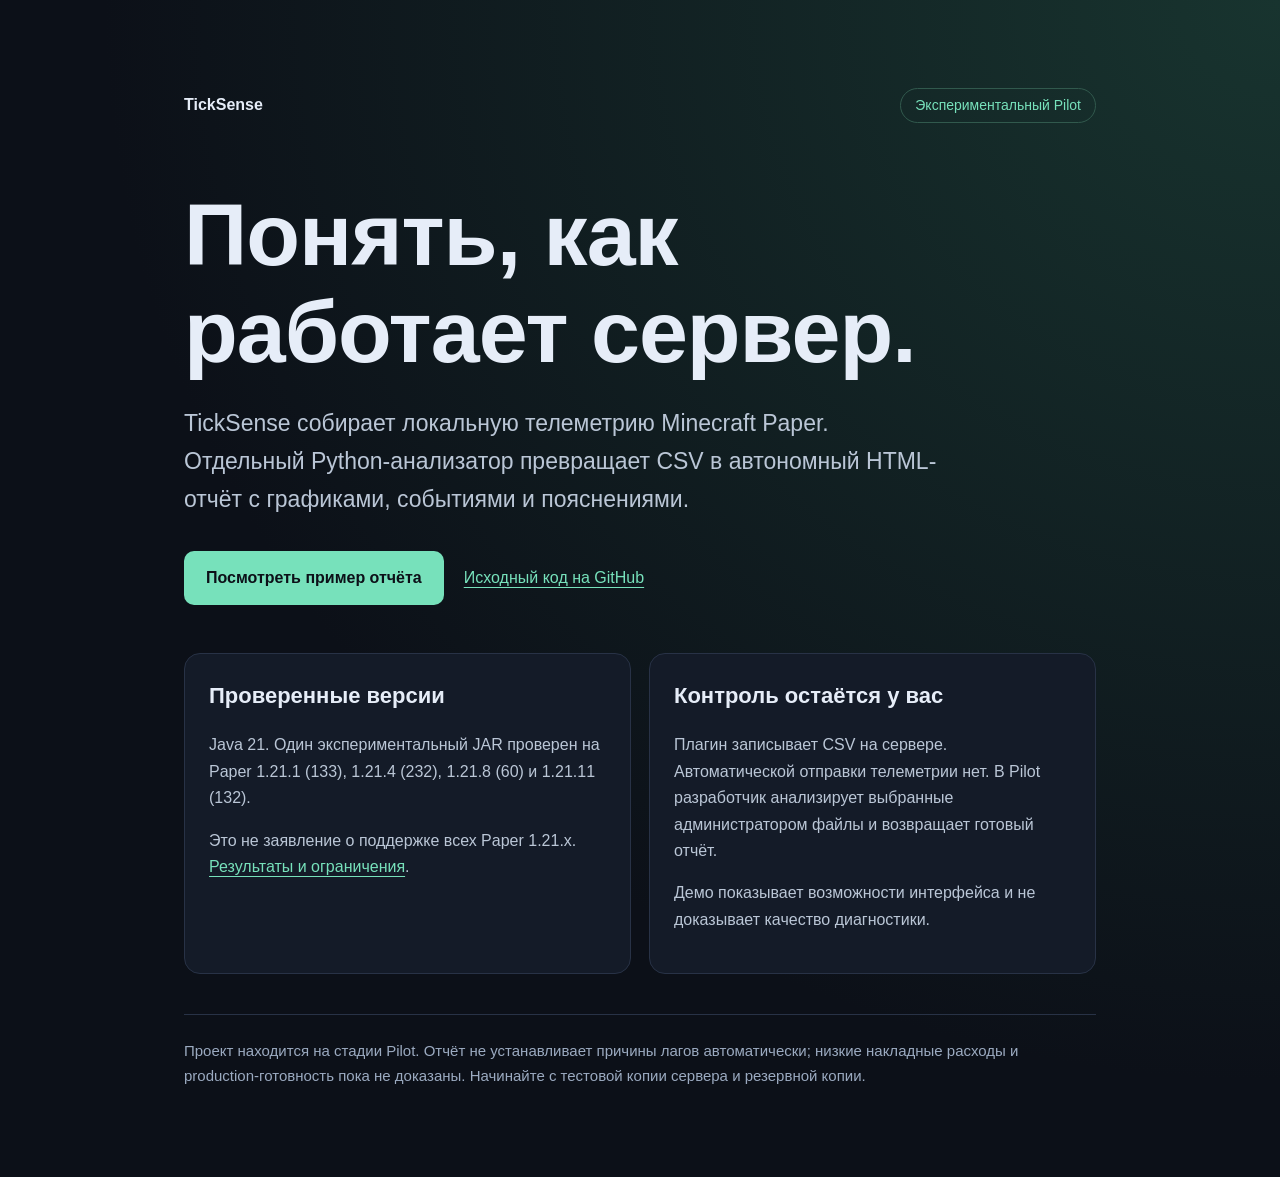
==== site/index.html @ 04bc3d1b "chore: clean repository hygiene and retain compatibility checks" ====
<!doctype html>
<html lang="ru">
<head>
  <meta charset="utf-8">
  <meta name="viewport" content="width=device-width, initial-scale=1">
  <meta name="description" content="TickSense — локальная телеметрия Paper и понятные отчёты о производительности Minecraft-сервера.">
  <title>TickSense — экспериментальный Pilot</title>
  <style>
    :root{color-scheme:dark;font-family:Inter,"Segoe UI",Arial,sans-serif;background:#0c1018;color:#e6edf8}
    *{box-sizing:border-box}body{margin:0;min-height:100vh;background:radial-gradient(ellipse at top right,#18342f,transparent 65%);line-height:1.65}
    main{max-width:960px;margin:auto;padding:clamp(28px,7vw,88px) 24px}header{display:flex;justify-content:space-between;gap:16px;align-items:center}
    a{color:#77e1bb;text-underline-offset:4px}a:focus-visible{outline:3px solid #77e1bb;outline-offset:5px}
    .badge{border:1px solid #31594d;color:#77e1bb;border-radius:99px;padding:5px 14px;font-size:14px}
    h1{font-size:clamp(46px,10vw,88px);line-height:1.1;margin:64px 0 24px;letter-spacing:-1px}h2{font-size:22px;margin-top:0}
    .intro{font-size:clamp(18px,3vw,23px);max-width:760px;color:#bac6d6}.actions{display:flex;gap:20px;align-items:center;flex-wrap:wrap;margin:32px 0 48px}
    .button{background:#77e1bb;color:#0c1018;font-weight:600;text-decoration:none;padding:14px 22px;border-radius:10px}.button:hover{background:#a1efcf}
    .grid{display:grid;grid-template-columns:repeat(2,minmax(0,1fr));gap:18px}.card{background:#141b28;border:1px solid #283246;border-radius:16px;padding:24px}
    .card p{color:#bac6d6}footer{color:#9baac0;border-top:1px solid #283246;margin-top:40px;padding-top:24px;font-size:15px}
    @media(max-width:600px){.grid{grid-template-columns:1fr}h1{margin-top:44px}header{flex-wrap:wrap}}
  </style>
</head>
<body><main>
  <header><strong>TickSense</strong><span class="badge">Экспериментальный Pilot</span></header>
  <h1>Понять, как<br>работает сервер.</h1>
  <p class="intro">TickSense собирает локальную телеметрию Minecraft Paper. Отдельный Python-анализатор превращает CSV в автономный HTML-отчёт с графиками, событиями и пояснениями.</p>
  <div class="actions"><a class="button" href="pilot-dragon.html">Посмотреть пример отчёта</a><a href="https://github.com/fungluck/TickSense">Исходный код на GitHub</a></div>
  <div class="grid">
    <section class="card"><h2>Проверенные версии</h2><p>Java 21. Один экспериментальный JAR проверен на Paper 1.21.1 (133), 1.21.4 (232), 1.21.8 (60) и 1.21.11 (132).</p><p>Это не заявление о поддержке всех Paper 1.21.x. <a href="https://github.com/fungluck/TickSense/blob/main/docs/validation-summary.md">Результаты и ограничения</a>.</p></section>
    <section class="card"><h2>Контроль остаётся у вас</h2><p>Плагин записывает CSV на сервере. Автоматической отправки телеметрии нет. В Pilot разработчик анализирует выбранные администратором файлы и возвращает готовый отчёт.</p><p>Демо показывает возможности интерфейса и не доказывает качество диагностики.</p></section>
  </div>
  <footer>Проект находится на стадии Pilot. Отчёт не устанавливает причины лагов автоматически; низкие накладные расходы и production-готовность пока не доказаны. Начинайте с тестовой копии сервера и резервной копии.</footer>
</main></body></html>
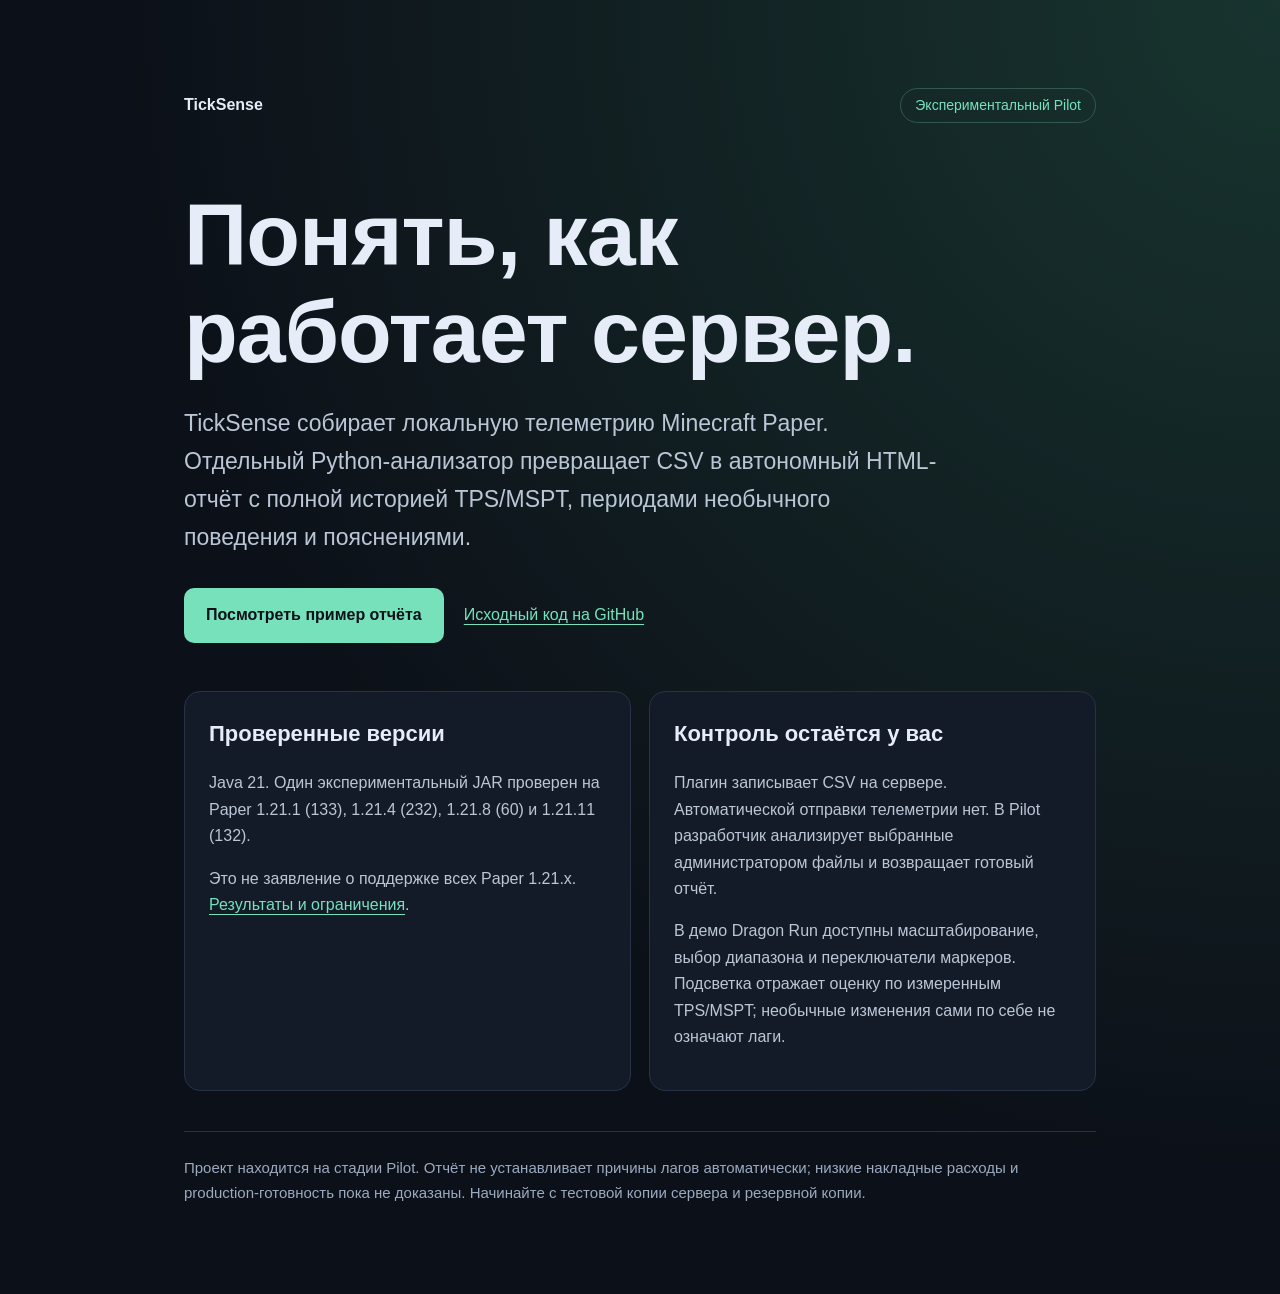
==== commit 2e2eb5b0: "docs(pages): regenerate Dragon Run demo with current Dashboard" ====
--- a/site/index.html
+++ b/site/index.html
@@ -22,11 +22,11 @@
 <body><main>
   <header><strong>TickSense</strong><span class="badge">Экспериментальный Pilot</span></header>
   <h1>Понять, как<br>работает сервер.</h1>
-  <p class="intro">TickSense собирает локальную телеметрию Minecraft Paper. Отдельный Python-анализатор превращает CSV в автономный HTML-отчёт с графиками, событиями и пояснениями.</p>
+  <p class="intro">TickSense собирает локальную телеметрию Minecraft Paper. Отдельный Python-анализатор превращает CSV в автономный HTML-отчёт с полной историей TPS/MSPT, периодами необычного поведения и пояснениями.</p>
   <div class="actions"><a class="button" href="pilot-dragon.html">Посмотреть пример отчёта</a><a href="https://github.com/fungluck/TickSense">Исходный код на GitHub</a></div>
   <div class="grid">
     <section class="card"><h2>Проверенные версии</h2><p>Java 21. Один экспериментальный JAR проверен на Paper 1.21.1 (133), 1.21.4 (232), 1.21.8 (60) и 1.21.11 (132).</p><p>Это не заявление о поддержке всех Paper 1.21.x. <a href="https://github.com/fungluck/TickSense/blob/main/docs/validation-summary.md">Результаты и ограничения</a>.</p></section>
-    <section class="card"><h2>Контроль остаётся у вас</h2><p>Плагин записывает CSV на сервере. Автоматической отправки телеметрии нет. В Pilot разработчик анализирует выбранные администратором файлы и возвращает готовый отчёт.</p><p>Демо показывает возможности интерфейса и не доказывает качество диагностики.</p></section>
+    <section class="card"><h2>Контроль остаётся у вас</h2><p>Плагин записывает CSV на сервере. Автоматической отправки телеметрии нет. В Pilot разработчик анализирует выбранные администратором файлы и возвращает готовый отчёт.</p><p>В демо Dragon Run доступны масштабирование, выбор диапазона и переключатели маркеров. Подсветка отражает оценку по измеренным TPS/MSPT; необычные изменения сами по себе не означают лаги.</p></section>
   </div>
   <footer>Проект находится на стадии Pilot. Отчёт не устанавливает причины лагов автоматически; низкие накладные расходы и production-готовность пока не доказаны. Начинайте с тестовой копии сервера и резервной копии.</footer>
 </main></body></html>
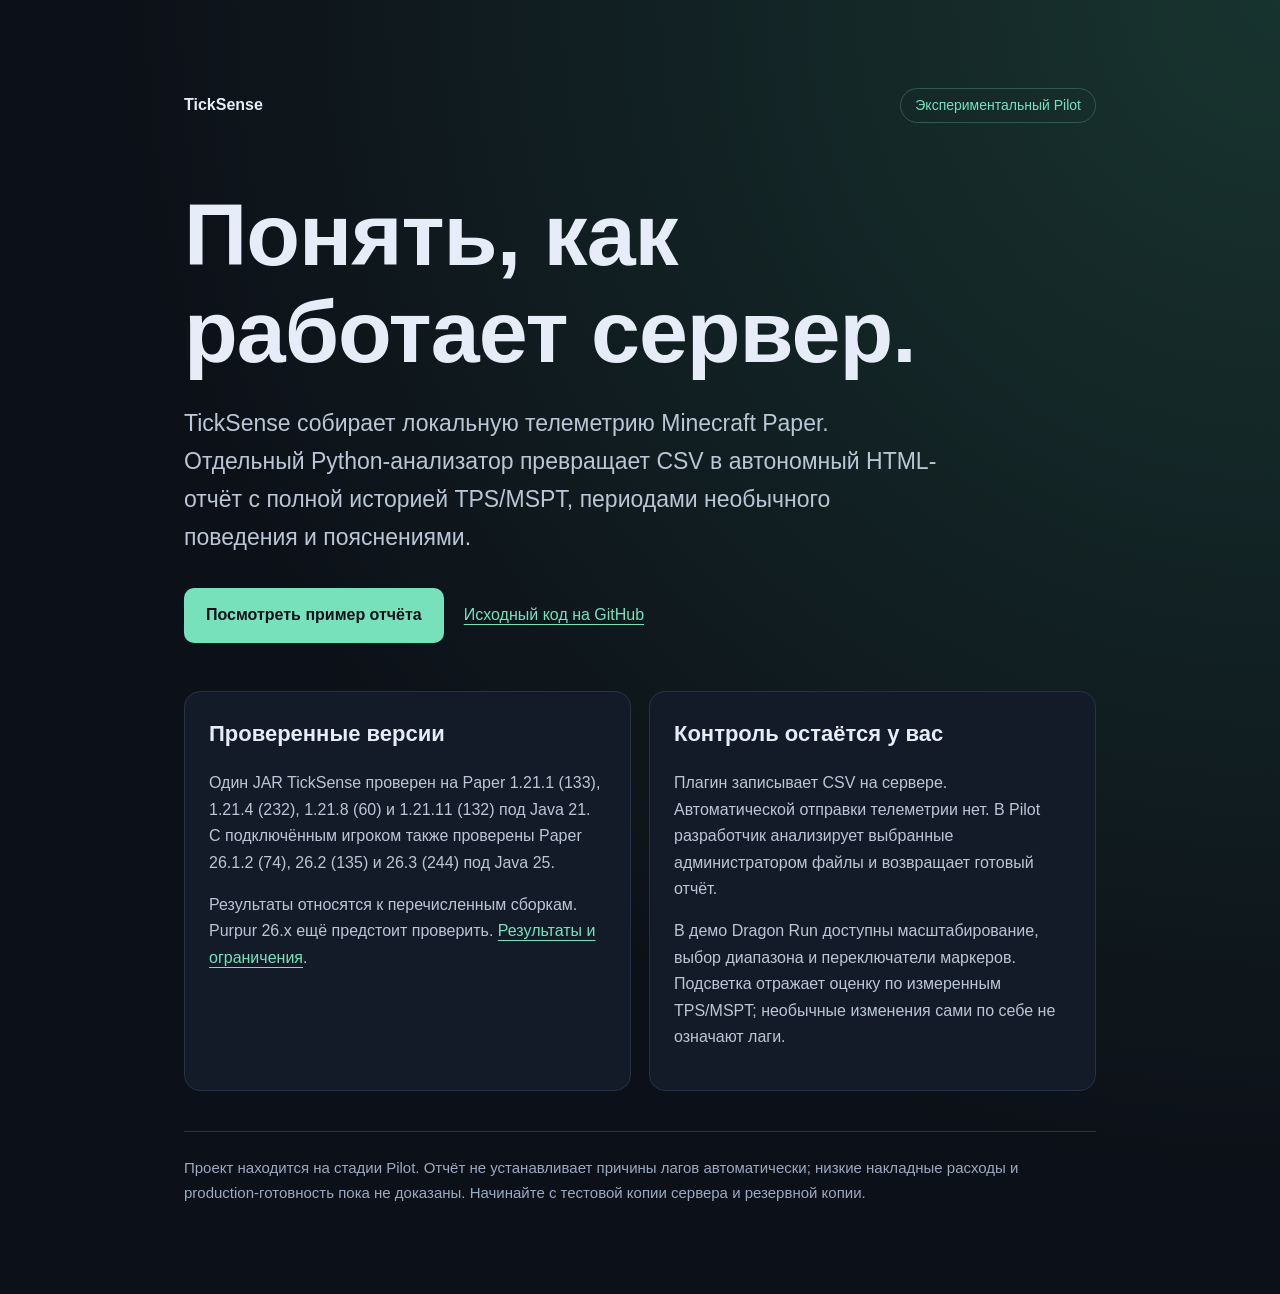
==== commit 7494ada8: "docs(compatibility): record Paper 26.x server and player validation" ====
--- a/site/index.html
+++ b/site/index.html
@@ -25,7 +25,7 @@
   <p class="intro">TickSense собирает локальную телеметрию Minecraft Paper. Отдельный Python-анализатор превращает CSV в автономный HTML-отчёт с полной историей TPS/MSPT, периодами необычного поведения и пояснениями.</p>
   <div class="actions"><a class="button" href="pilot-dragon.html">Посмотреть пример отчёта</a><a href="https://github.com/fungluck/TickSense">Исходный код на GitHub</a></div>
   <div class="grid">
-    <section class="card"><h2>Проверенные версии</h2><p>Java 21. Один экспериментальный JAR проверен на Paper 1.21.1 (133), 1.21.4 (232), 1.21.8 (60) и 1.21.11 (132).</p><p>Это не заявление о поддержке всех Paper 1.21.x. <a href="https://github.com/fungluck/TickSense/blob/main/docs/validation-summary.md">Результаты и ограничения</a>.</p></section>
+    <section class="card"><h2>Проверенные версии</h2><p>Один JAR TickSense проверен на Paper 1.21.1 (133), 1.21.4 (232), 1.21.8 (60) и 1.21.11 (132) под Java 21. С подключённым игроком также проверены Paper 26.1.2 (74), 26.2 (135) и 26.3 (244) под Java 25.</p><p>Результаты относятся к перечисленным сборкам. Purpur 26.x ещё предстоит проверить. <a href="https://github.com/fungluck/TickSense/blob/main/docs/minecraft-26x.md">Результаты и ограничения</a>.</p></section>
     <section class="card"><h2>Контроль остаётся у вас</h2><p>Плагин записывает CSV на сервере. Автоматической отправки телеметрии нет. В Pilot разработчик анализирует выбранные администратором файлы и возвращает готовый отчёт.</p><p>В демо Dragon Run доступны масштабирование, выбор диапазона и переключатели маркеров. Подсветка отражает оценку по измеренным TPS/MSPT; необычные изменения сами по себе не означают лаги.</p></section>
   </div>
   <footer>Проект находится на стадии Pilot. Отчёт не устанавливает причины лагов автоматически; низкие накладные расходы и production-готовность пока не доказаны. Начинайте с тестовой копии сервера и резервной копии.</footer>
